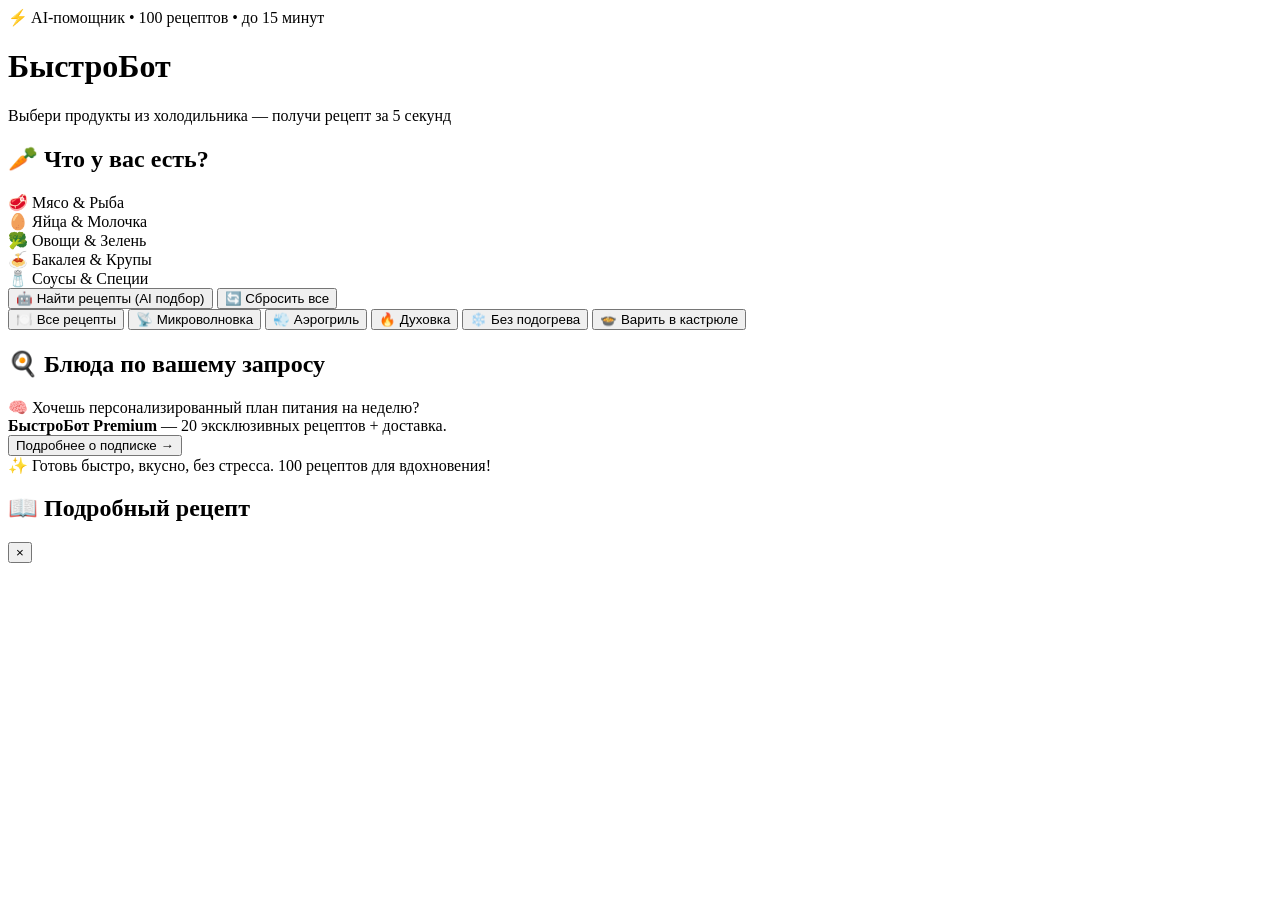
==== index.html @ 7a00fa62 "Rename ai.html to index.html" ====
<!DOCTYPE html>
<html lang="ru">
<head>
    <meta charset="UTF-8">
    <meta name="viewport" content="width=device-width, initial-scale=1.0, user-scalable=yes">
    <title>БыстроБот — 100 рецептов | AI помощник</title>
    <link rel="stylesheet" href="style.css">
</head>
<body>
    <div class="container">
        <div class="header">
            <div class="badge">⚡ AI-помощник • 100 рецептов • до 15 минут</div>
            <h1>БыстроБот</h1>
            <div class="subhead">Выбери продукты из холодильника — получи рецепт за 5 секунд</div>
            <div class="stats" id="stats"></div>
        </div>
        <div class="grid">
            <div class="filters-panel">
                <h2>🥕 Что у вас есть?</h2>
                <div class="ingredient-group">
                    <label>🥩 Мясо & Рыба</label>
                    <div class="checkbox-grid" id="group-protein"></div>
                </div>
                <div class="ingredient-group">
                    <label>🥚 Яйца & Молочка</label>
                    <div class="checkbox-grid" id="group-dairy"></div>
                </div>
                <div class="ingredient-group">
                    <label>🥦 Овощи & Зелень</label>
                    <div class="checkbox-grid" id="group-veggies"></div>
                </div>
                <div class="ingredient-group">
                    <label>🍝 Бакалея & Крупы</label>
                    <div class="checkbox-grid" id="group-pantry"></div>
                </div>
                <div class="ingredient-group">
                    <label>🧂 Соусы & Специи</label>
                    <div class="checkbox-grid" id="group-sauces"></div>
                </div>
                <button class="btn-ai" id="findRecipeBtn">🤖 Найти рецепты (AI подбор)</button>
                <button class="btn-ai btn-reset" id="resetBtn">🔄 Сбросить все</button>
            </div>
            <div class="recipes-panel">
                <div class="section-tabs" id="sectionTabs">
                    <button class="tab-btn active" data-method="all">🍽️ Все рецепты</button>
                    <button class="tab-btn" data-method="microwave">📡 Микроволновка</button>
                    <button class="tab-btn" data-method="airfryer">💨 Аэрогриль</button>
                    <button class="tab-btn" data-method="oven">🔥 Духовка</button>
                    <button class="tab-btn" data-method="cold">❄️ Без подогрева</button>
                    <button class="tab-btn" data-method="boil">🍲 Варить в кастрюле</button>
                </div>
                <h2>🍳 Блюда по вашему запросу <span id="recipeCount" style="font-size:1rem;"></span></h2>
                <div id="recipesList"></div>
                <div class="premium-banner">
                    🧠 Хочешь персонализированный план питания на неделю?
                    <br><strong>БыстроБот Premium</strong> — 20 эксклюзивных рецептов + доставка.
                    <br><button id="premiumBtn">Подробнее о подписке →</button>
                </div>
            </div>
        </div>
        <footer>✨ Готовь быстро, вкусно, без стресса. 100 рецептов для вдохновения!</footer>
    </div>
    <div id="recipeModal" class="modal">
        <div class="modal-content">
            <div class="modal-header">
                <h2 id="modalTitle">📖 Подробный рецепт</h2>
                <button class="close-modal" id="closeModalBtn">&times;</button>
            </div>
            <div class="modal-body" id="modalBody"></div>
        </div>
    </div>
    <script src="script.js"></script>
</body>
</html>
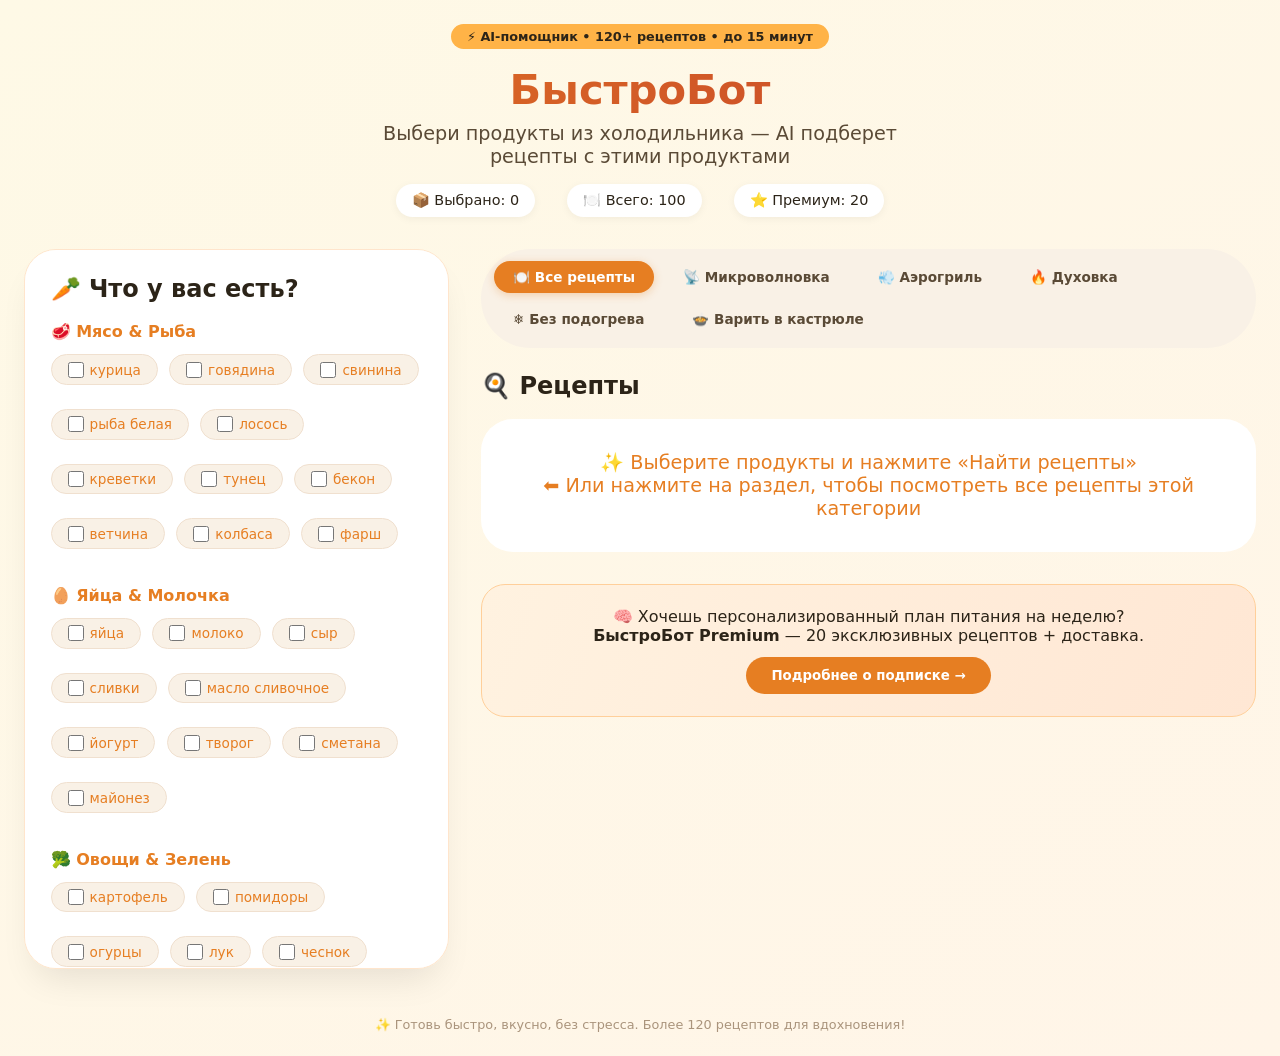
==== commit d9bccb06: "Update index.html" ====
--- a/index.html
+++ b/index.html
@@ -3,15 +3,15 @@
 <head>
     <meta charset="UTF-8">
     <meta name="viewport" content="width=device-width, initial-scale=1.0, user-scalable=yes">
-    <title>БыстроБот — 100 рецептов | AI помощник</title>
+    <title>БыстроБот — 100+ рецептов | AI помощник</title>
     <link rel="stylesheet" href="style.css">
 </head>
 <body>
     <div class="container">
         <div class="header">
-            <div class="badge">⚡ AI-помощник • 100 рецептов • до 15 минут</div>
+            <div class="badge">⚡ AI-помощник • 120+ рецептов • до 15 минут</div>
             <h1>БыстроБот</h1>
-            <div class="subhead">Выбери продукты из холодильника — получи рецепт за 5 секунд</div>
+            <div class="subhead">Выбери продукты из холодильника — AI подберет рецепты с этими продуктами</div>
             <div class="stats" id="stats"></div>
         </div>
         <div class="grid">
@@ -49,7 +49,7 @@
                     <button class="tab-btn" data-method="cold">❄️ Без подогрева</button>
                     <button class="tab-btn" data-method="boil">🍲 Варить в кастрюле</button>
                 </div>
-                <h2>🍳 Блюда по вашему запросу <span id="recipeCount" style="font-size:1rem;"></span></h2>
+                <h2>🍳 Рецепты <span id="recipeCount" style="font-size:1rem;"></span></h2>
                 <div id="recipesList"></div>
                 <div class="premium-banner">
                     🧠 Хочешь персонализированный план питания на неделю?
@@ -58,7 +58,7 @@
                 </div>
             </div>
         </div>
-        <footer>✨ Готовь быстро, вкусно, без стресса. 100 рецептов для вдохновения!</footer>
+        <footer>✨ Готовь быстро, вкусно, без стресса. Более 120 рецептов для вдохновения!</footer>
     </div>
     <div id="recipeModal" class="modal">
         <div class="modal-content">
--- a/style.css
+++ b/style.css
@@ -0,0 +1,484 @@
+* {
+    margin: 0;
+    padding: 0;
+    box-sizing: border-box;
+    font-family: system-ui, -apple-system, 'Segoe UI', Roboto, 'Helvetica Neue', sans-serif;
+}
+
+body {
+    background: linear-gradient(145deg, #fef9e6 0%, #fff5e8 100%);
+    color: #2c2418;
+    padding: 1.5rem;
+    min-height: 100vh;
+}
+
+.container {
+    max-width: 1400px;
+    margin: 0 auto;
+}
+
+.header {
+    text-align: center;
+    margin-bottom: 2rem;
+}
+
+.badge {
+    background: #ffb347;
+    display: inline-block;
+    padding: 0.3rem 1rem;
+    border-radius: 40px;
+    font-size: 0.8rem;
+    font-weight: 600;
+    color: #2c2418;
+    margin-bottom: 1rem;
+}
+
+h1 {
+    font-size: 2.6rem;
+    font-weight: 800;
+    background: linear-gradient(135deg, #e67e22, #c0392b);
+    background-clip: text;
+    -webkit-background-clip: text;
+    color: transparent;
+    margin-bottom: 0.5rem;
+}
+
+.subhead {
+    font-size: 1.2rem;
+    color: #5a4a36;
+    max-width: 600px;
+    margin: 0 auto;
+}
+
+.stats {
+    display: flex;
+    justify-content: center;
+    gap: 2rem;
+    margin-top: 1rem;
+    flex-wrap: wrap;
+}
+
+.stat-card {
+    background: white;
+    padding: 0.5rem 1rem;
+    border-radius: 40px;
+    font-size: 0.9rem;
+    box-shadow: 0 2px 8px rgba(0, 0, 0, 0.05);
+}
+
+.grid {
+    display: flex;
+    flex-wrap: wrap;
+    gap: 2rem;
+    margin: 2rem 0;
+}
+
+.filters-panel {
+    flex: 1.2;
+    min-width: 280px;
+    background: white;
+    border-radius: 2rem;
+    padding: 1.6rem;
+    box-shadow: 0 20px 35px -12px rgba(0, 0, 0, 0.1);
+    height: fit-content;
+    border: 1px solid #ffe5cc;
+    max-height: 80vh;
+    overflow-y: auto;
+}
+
+.filters-panel::-webkit-scrollbar {
+    width: 8px;
+}
+
+.filters-panel::-webkit-scrollbar-track {
+    background: #f9f1e6;
+    border-radius: 10px;
+}
+
+.filters-panel::-webkit-scrollbar-thumb {
+    background: #e67e22;
+    border-radius: 10px;
+}
+
+.recipes-panel {
+    flex: 2.5;
+    min-width: 280px;
+}
+
+h2 {
+    font-size: 1.5rem;
+    margin-bottom: 1.2rem;
+    font-weight: 600;
+    display: flex;
+    align-items: center;
+    gap: 8px;
+}
+
+.section-tabs {
+    display: flex;
+    flex-wrap: wrap;
+    gap: 0.6rem;
+    margin-bottom: 1.5rem;
+    background: #f9f1e6;
+    padding: 0.8rem;
+    border-radius: 60px;
+}
+
+.tab-btn {
+    background: transparent;
+    border: none;
+    padding: 0.5rem 1.2rem;
+    border-radius: 40px;
+    font-weight: 600;
+    font-size: 0.85rem;
+    cursor: pointer;
+    transition: 0.2s;
+    color: #5a4a36;
+}
+
+.tab-btn.active {
+    background: #e67e22;
+    color: white;
+    box-shadow: 0 2px 8px rgba(230, 126, 34, 0.3);
+}
+
+.tab-btn:hover:not(.active) {
+    background: #ffe0bc;
+}
+
+.ingredient-group {
+    margin-bottom: 1.5rem;
+}
+
+.ingredient-group label {
+    font-weight: 600;
+    display: block;
+    margin-bottom: 0.8rem;
+    font-size: 1rem;
+    color: #e67e22;
+}
+
+.checkbox-grid {
+    display: flex;
+    flex-wrap: wrap;
+    gap: 0.7rem;
+}
+
+.checkbox-grid label {
+    background: #f9f1e6;
+    padding: 0.4rem 1rem;
+    border-radius: 40px;
+    font-weight: normal;
+    font-size: 0.85rem;
+    cursor: pointer;
+    transition: all 0.2s;
+    border: 1px solid #f0e0cf;
+    display: flex;
+    align-items: center;
+    gap: 6px;
+}
+
+.checkbox-grid input {
+    width: 16px;
+    height: 16px;
+    accent-color: #e67e22;
+    cursor: pointer;
+}
+
+.checkbox-grid label:has(input:checked) {
+    background: #e67e22;
+    color: white;
+    border-color: #e67e22;
+}
+
+.btn-ai {
+    background: #2c3e2b;
+    color: white;
+    border: none;
+    padding: 0.9rem 1.5rem;
+    font-size: 1rem;
+    font-weight: 600;
+    border-radius: 60px;
+    cursor: pointer;
+    width: 100%;
+    margin-top: 1rem;
+    transition: 0.2s;
+    box-shadow: 0 6px 14px rgba(0, 0, 0, 0.1);
+    display: flex;
+    align-items: center;
+    justify-content: center;
+    gap: 8px;
+}
+
+.btn-ai:hover {
+    background: #1f2e1e;
+    transform: scale(0.98);
+}
+
+.btn-reset {
+    background: #95a5a6;
+    margin-top: 0.5rem;
+}
+
+.btn-reset:hover {
+    background: #7f8c8d;
+}
+
+.recipe-card {
+    background: white;
+    border-radius: 1.8rem;
+    padding: 1.5rem;
+    margin-bottom: 1.5rem;
+    box-shadow: 0 12px 24px -12px rgba(0, 0, 0, 0.08);
+    transition: all 0.2s;
+    border: 1px solid #ffe0bc;
+}
+
+.recipe-card:hover {
+    transform: translateY(-2px);
+    box-shadow: 0 20px 30px -12px rgba(0, 0, 0, 0.15);
+}
+
+.recipe-card h3 {
+    font-size: 1.4rem;
+    font-weight: 700;
+    margin-bottom: 0.5rem;
+    display: flex;
+    flex-wrap: wrap;
+    align-items: center;
+    gap: 8px;
+}
+
+.meta {
+    display: flex;
+    gap: 1rem;
+    flex-wrap: wrap;
+    margin: 0.8rem 0;
+    font-size: 0.85rem;
+    color: #7f6b55;
+}
+
+.meta span {
+    background: #f9f0e4;
+    padding: 0.2rem 0.8rem;
+    border-radius: 30px;
+}
+
+.premium-tag {
+    background: #ffd966;
+    color: #3b2a1f;
+    font-size: 0.7rem;
+    font-weight: bold;
+    padding: 0.2rem 0.7rem;
+    border-radius: 30px;
+}
+
+.method-tag {
+    background: #d4e6f1;
+    color: #2c3e50;
+    font-size: 0.7rem;
+    padding: 0.2rem 0.7rem;
+    border-radius: 30px;
+}
+
+.match-score {
+    background: #e8f5e9;
+    color: #2e7d32;
+    font-size: 0.7rem;
+    padding: 0.2rem 0.6rem;
+    border-radius: 30px;
+}
+
+.steps-list {
+    margin: 1rem 0 0.5rem 0;
+    line-height: 1.5;
+    color: #3e3324;
+}
+
+.btn-detail {
+    background: #e67e22;
+    color: white;
+    border: none;
+    padding: 0.5rem 1.2rem;
+    border-radius: 40px;
+    font-size: 0.85rem;
+    cursor: pointer;
+    margin-top: 0.8rem;
+    transition: 0.2s;
+}
+
+.btn-detail:hover {
+    background: #d35400;
+}
+
+hr {
+    margin: 1rem 0;
+    border: none;
+    border-top: 1px solid #f3e1cd;
+}
+
+.premium-banner {
+    background: linear-gradient(110deg, #fff2e0, #ffe7d4);
+    border-radius: 1.5rem;
+    padding: 1.4rem;
+    text-align: center;
+    margin-top: 2rem;
+    border: 1px solid #ffcf9a;
+}
+
+.premium-banner button {
+    background: #e67e22;
+    border: none;
+    padding: 0.7rem 1.6rem;
+    border-radius: 60px;
+    font-weight: bold;
+    color: white;
+    margin-top: 0.7rem;
+    cursor: pointer;
+}
+
+.premium-banner button:hover {
+    background: #d35400;
+}
+
+footer {
+    text-align: center;
+    margin-top: 3rem;
+    color: #aa947c;
+    font-size: 0.8rem;
+}
+
+.loading {
+    text-align: center;
+    padding: 2rem;
+    font-size: 1.2rem;
+    color: #e67e22;
+    background: white;
+    border-radius: 2rem;
+}
+
+.modal {
+    display: none;
+    position: fixed;
+    z-index: 1000;
+    left: 0;
+    top: 0;
+    width: 100%;
+    height: 100%;
+    background-color: rgba(0, 0, 0, 0.6);
+    backdrop-filter: blur(4px);
+}
+
+.modal-content {
+    background: white;
+    margin: 5% auto;
+    padding: 0;
+    border-radius: 2rem;
+    width: 90%;
+    max-width: 700px;
+    max-height: 85vh;
+    overflow-y: auto;
+    box-shadow: 0 25px 50px -12px rgba(0, 0, 0, 0.25);
+    animation: fadeInUp 0.3s ease-out;
+}
+
+.modal-header {
+    background: linear-gradient(135deg, #e67e22, #c0392b);
+    padding: 1.5rem;
+    border-radius: 2rem 2rem 0 0;
+    color: white;
+    display: flex;
+    justify-content: space-between;
+    align-items: center;
+    position: sticky;
+    top: 0;
+}
+
+.modal-header h2 {
+    margin: 0;
+    color: white;
+}
+
+.close-modal {
+    background: rgba(255, 255, 255, 0.2);
+    border: none;
+    font-size: 1.8rem;
+    cursor: pointer;
+    color: white;
+    width: 40px;
+    height: 40px;
+    border-radius: 50%;
+    display: flex;
+    align-items: center;
+    justify-content: center;
+    transition: 0.2s;
+}
+
+.close-modal:hover {
+    background: rgba(255, 255, 255, 0.4);
+}
+
+.modal-body {
+    padding: 1.8rem;
+}
+
+.modal-step {
+    margin-bottom: 1rem;
+    padding: 0.8rem;
+    background: #fef9e6;
+    border-radius: 1rem;
+    display: flex;
+    gap: 1rem;
+    align-items: flex-start;
+}
+
+.step-number {
+    background: #e67e22;
+    color: white;
+    width: 30px;
+    height: 30px;
+    border-radius: 50%;
+    display: flex;
+    align-items: center;
+    justify-content: center;
+    font-weight: bold;
+    flex-shrink: 0;
+}
+
+@keyframes fadeInUp {
+    from {
+        opacity: 0;
+        transform: translateY(20px);
+    }
+    to {
+        opacity: 1;
+        transform: translateY(0);
+    }
+}
+
+.empty-state {
+    background: #fff0e0;
+    border-radius: 2rem;
+    padding: 2rem;
+    text-align: center;
+}
+
+@media (max-width: 720px) {
+    body {
+        padding: 1rem;
+    }
+    h1 {
+        font-size: 2rem;
+    }
+    .filters-panel {
+        max-height: none;
+    }
+    .modal-content {
+        margin: 10% auto;
+        width: 95%;
+    }
+    .section-tabs {
+        overflow-x: auto;
+        flex-wrap: nowrap;
+    }
+}
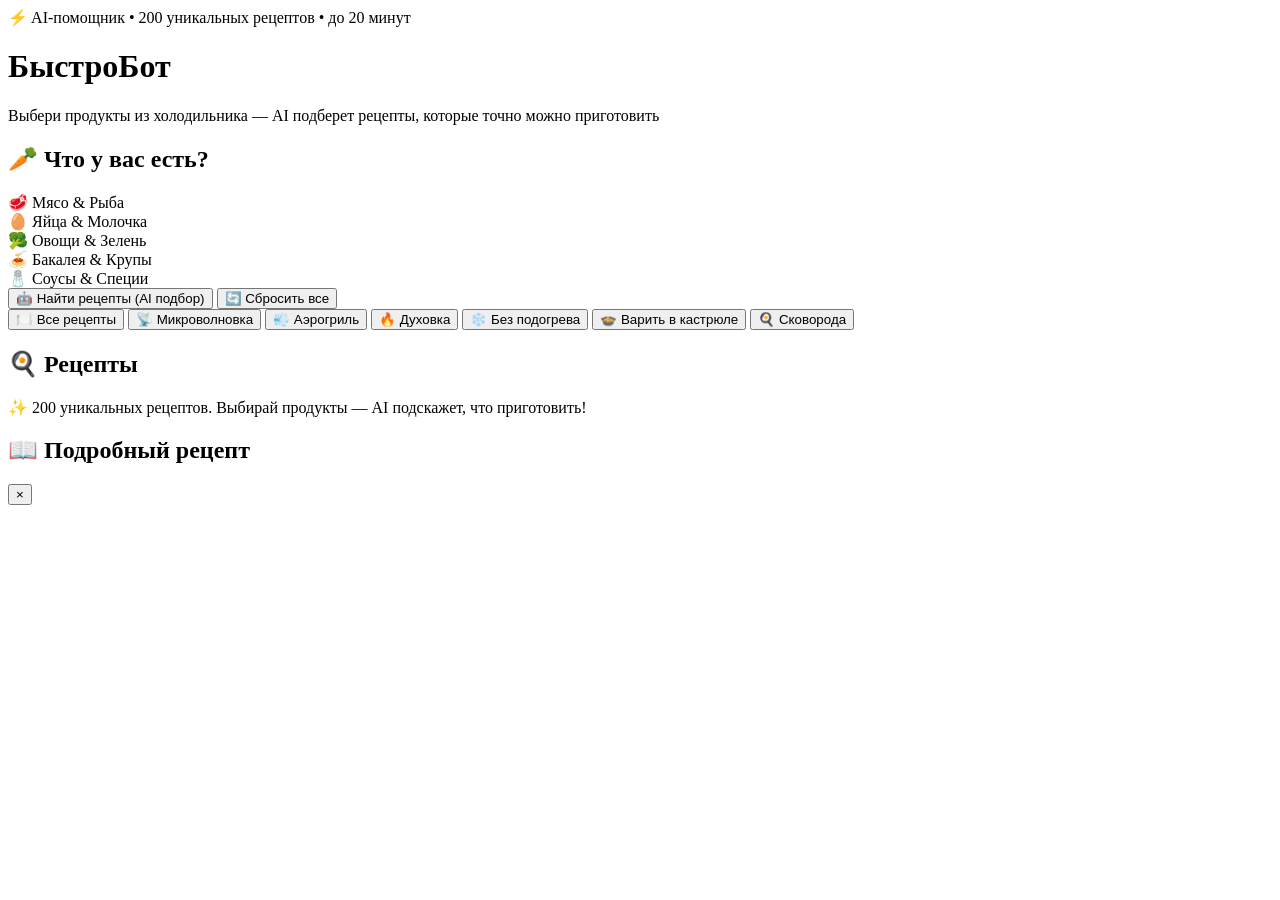
==== commit 4e490bbd: "Update index.html" ====
--- a/index.html
+++ b/index.html
@@ -3,72 +3,256 @@
 <head>
     <meta charset="UTF-8">
     <meta name="viewport" content="width=device-width, initial-scale=1.0, user-scalable=yes">
-    <title>БыстроБот — 100+ рецептов | AI помощник</title>
-    <link rel="stylesheet" href="style.css">
+    <title>БыстроБот — 200 уникальных рецептов | AI помощник</title>
+    <link rel="stylesheet" href="styles.css">
 </head>
 <body>
     <div class="container">
         <div class="header">
-            <div class="badge">⚡ AI-помощник • 120+ рецептов • до 15 минут</div>
+            <div class="badge">⚡ AI-помощник • 200 уникальных рецептов • до 20 минут</div>
             <h1>БыстроБот</h1>
-            <div class="subhead">Выбери продукты из холодильника — AI подберет рецепты с этими продуктами</div>
+            <div class="subhead">Выбери продукты из холодильника — AI подберет рецепты, которые точно можно приготовить</div>
             <div class="stats" id="stats"></div>
         </div>
         <div class="grid">
             <div class="filters-panel">
-                <h2>🥕 Что у вас есть?</h2>
-                <div class="ingredient-group">
-                    <label>🥩 Мясо & Рыба</label>
+                <h2>🥕  Что у вас есть?</h2>
+                <div class="ingredient-group">
+                    <label>🥩  Мясо & Рыба</label>
                     <div class="checkbox-grid" id="group-protein"></div>
                 </div>
                 <div class="ingredient-group">
-                    <label>🥚 Яйца & Молочка</label>
+                    <label>🥚  Яйца & Молочка</label>
                     <div class="checkbox-grid" id="group-dairy"></div>
                 </div>
                 <div class="ingredient-group">
-                    <label>🥦 Овощи & Зелень</label>
+                    <label>🥦  Овощи & Зелень</label>
                     <div class="checkbox-grid" id="group-veggies"></div>
                 </div>
                 <div class="ingredient-group">
-                    <label>🍝 Бакалея & Крупы</label>
+                    <label>🍝  Бакалея & Крупы</label>
                     <div class="checkbox-grid" id="group-pantry"></div>
                 </div>
                 <div class="ingredient-group">
-                    <label>🧂 Соусы & Специи</label>
+                    <label>🧂  Соусы & Специи</label>
                     <div class="checkbox-grid" id="group-sauces"></div>
                 </div>
-                <button class="btn-ai" id="findRecipeBtn">🤖 Найти рецепты (AI подбор)</button>
-                <button class="btn-ai btn-reset" id="resetBtn">🔄 Сбросить все</button>
+                <button class="btn-ai" id="findRecipeBtn">🤖  Найти рецепты (AI подбор)</button>
+                <button class="btn-ai btn-reset" id="resetBtn">🔄  Сбросить все</button>
             </div>
             <div class="recipes-panel">
                 <div class="section-tabs" id="sectionTabs">
-                    <button class="tab-btn active" data-method="all">🍽️ Все рецепты</button>
-                    <button class="tab-btn" data-method="microwave">📡 Микроволновка</button>
-                    <button class="tab-btn" data-method="airfryer">💨 Аэрогриль</button>
-                    <button class="tab-btn" data-method="oven">🔥 Духовка</button>
-                    <button class="tab-btn" data-method="cold">❄️ Без подогрева</button>
-                    <button class="tab-btn" data-method="boil">🍲 Варить в кастрюле</button>
-                </div>
-                <h2>🍳 Рецепты <span id="recipeCount" style="font-size:1rem;"></span></h2>
+                    <button class="tab-btn active" data-method="all">🍽️  Все рецепты</button>
+                    <button class="tab-btn" data-method="microwave">📡  Микроволновка</button>
+                    <button class="tab-btn" data-method="airfryer">💨  Аэрогриль</button>
+                    <button class="tab-btn" data-method="oven">🔥  Духовка</button>
+                    <button class="tab-btn" data-method="cold">❄️  Без подогрева</button>
+                    <button class="tab-btn" data-method="boil">🍲  Варить в кастрюле</button>
+                    <button class="tab-btn" data-method="pan">🍳  Сковорода</button>
+                </div>
+                <h2>🍳  Рецепты <span id="recipeCount" style="font-size:1rem;"></span></h2>
                 <div id="recipesList"></div>
-                <div class="premium-banner">
-                    🧠 Хочешь персонализированный план питания на неделю?
-                    <br><strong>БыстроБот Premium</strong> — 20 эксклюзивных рецептов + доставка.
-                    <br><button id="premiumBtn">Подробнее о подписке →</button>
-                </div>
             </div>
         </div>
-        <footer>✨ Готовь быстро, вкусно, без стресса. Более 120 рецептов для вдохновения!</footer>
+        <footer>✨ 200 уникальных рецептов. Выбирай продукты — AI подскажет, что приготовить!</footer>
     </div>
     <div id="recipeModal" class="modal">
         <div class="modal-content">
             <div class="modal-header">
-                <h2 id="modalTitle">📖 Подробный рецепт</h2>
+                <h2 id="modalTitle">📖  Подробный рецепт</h2>
                 <button class="close-modal" id="closeModalBtn">&times;</button>
             </div>
             <div class="modal-body" id="modalBody"></div>
         </div>
     </div>
-    <script src="script.js"></script>
+    <script src="data.js"></script>
+    <script>
+        // ========== ОСНОВНАЯ ЛОГИКА ==========
+        const methodNames = { 
+            pan: "🍳  Сковорода", microwave: "📡  Микроволновка", airfryer: "💨  Аэрогриль", 
+            oven: "🔥  Духовка", cold: "❄️  Без подогрева", boil: "🍲  Варить в кастрюле"
+        };
+        let currentMethodFilter = "all";
+        let currentRecipes = [];
+
+        function getSelectedIngredients() { 
+            return Array.from(document.querySelectorAll('input[name="ingredient"]:checked')).map(cb => cb.value); 
+        }
+        function getMethodLabel(m) { return methodNames[m] || "🍳  Плита"; }
+
+        function findRecipesBySelectedProducts(selected) {
+            if (!selected.length) return [];
+            const lowerSelected = selected.map(s => s.toLowerCase());
+            const matched = RECIPES.filter(recipe => {
+                const recipeIngs = recipe.ingredients.map(i => i.toLowerCase());
+                return recipeIngs.some(ing => lowerSelected.includes(ing));
+            });
+            const scored = matched.map(recipe => {
+                const recipeIngs = recipe.ingredients.map(i => i.toLowerCase());
+                const matchCount = lowerSelected.filter(ing => recipeIngs.includes(ing)).length;
+                const score = matchCount / recipe.ingredients.length;
+                return { recipe, score };
+            });
+            scored.sort((a, b) => b.score - a.score);
+            const results = scored.map(item => ({ ...item.recipe, matchScore: Math.round(item.score * 100) }));
+            return results.slice(0, 40);
+        }
+
+        function getAllRecipesByMethod(method) {
+            if (method === "all") return RECIPES.slice(0, 50);
+            return RECIPES.filter(r => r.method === method).slice(0, 50);
+        }
+
+        function renderRecipes(recipes) {
+            currentRecipes = recipes;
+            const container = document.getElementById("recipesList");
+            const countSpan = document.getElementById("recipeCount");
+            countSpan.textContent = recipes.length ? `(${recipes.length} рецептов)` : `(нет)`;
+            if (!recipes.length) {
+                container.innerHTML = `<div class="empty-state">🤷  Нет рецептов с выбранными продуктами.<br><br>💡  Попробуйте выбрать другие продукты.</div>`;
+                return;
+            }
+            let html = "";
+            for (let rec of recipes) {
+                const matchInfo = rec.matchScore ? `<span class="match-score">совпадение ${rec.matchScore}%</span>` : '';
+                html += `<div class="recipe-card">
+                    <h3>${rec.name} ${matchInfo} <span class="method-tag">${getMethodLabel(rec.method)}</span></h3>
+                    <div class="meta"><span>⏱️  ${rec.time}</span></div>
+                    <div><strong>🥗  Ингредиенты:</strong> ${rec.ingredients.join(", ")}</div>
+                    <div class="steps-list"><strong>📋 Кратко:</strong> ${rec.steps.substring(0, 80)}...</div>
+                    <button class="btn-detail" data-id="${rec.id}">📖  Подробнее</button>
+                    <hr><div style="font-size:0.8rem; color:#b97f44;">✨ AI подобрал рецепт по вашим продуктам</div>
+                </div>`;
+            }
+            container.innerHTML = html;
+            attachDetailEvents();
+        }
+
+        function showSectionRecipes(method) {
+            const sectionRecipes = getAllRecipesByMethod(method);
+            currentRecipes = sectionRecipes;
+            const container = document.getElementById("recipesList");
+            const countSpan = document.getElementById("recipeCount");
+            countSpan.textContent = sectionRecipes.length ? `(${sectionRecipes.length} рецептов)` : `(нет рецептов)`;
+            if (!sectionRecipes.length) {
+                container.innerHTML = `<div class="empty-state">🤷  В разделе "${getMethodLabel(method)}" пока нет рецептов.</div>`;
+                return;
+            }
+            let html = "";
+            for (let rec of sectionRecipes) {
+                html += `<div class="recipe-card">
+                    <h3>${rec.name} <span class="method-tag">${getMethodLabel(rec.method)}</span></h3>
+                    <div class="meta"><span>⏱️  ${rec.time}</span></div>
+                    <div><strong>🥗  Ингредиенты:</strong> ${rec.ingredients.join(", ")}</div>
+                    <div class="steps-list"><strong>📋 Кратко:</strong> ${rec.steps.substring(0, 80)}...</div>
+                    <button class="btn-detail" data-id="${rec.id}">📖  Подробнее</button>
+                    <hr><div style="font-size:0.8rem; color:#b97f44;">✨ Рецепт из раздела ${getMethodLabel(rec.method)}</div>
+                </div>`;
+            }
+            container.innerHTML = html;
+            attachDetailEvents();
+        }
+
+        function attachDetailEvents() {
+            document.querySelectorAll('.btn-detail').forEach(btn => {
+                btn.addEventListener('click', (e) => { 
+                    const id = parseInt(btn.dataset.id); 
+                    const recipe = RECIPES.find(r => r.id === id); 
+                    if (recipe) openModal(recipe); 
+                });
+            });
+        }
+
+        function openModal(recipe) {
+            const modal = document.getElementById("recipeModal");
+            document.getElementById("modalTitle").innerHTML = `📖  ${recipe.name}`;
+            let stepsHtml = `<p><strong>⏱️  ${recipe.time}</strong> | ${getMethodLabel(recipe.method)}</p><h3>📝  Приготовление:</h3>`;
+            const stepsArr = recipe.detailedSteps || recipe.steps.split('\n').filter(s => s.trim());
+            stepsArr.forEach((step, idx) => { if(step.trim()) stepsHtml += `<div class="modal-step"><div class="step-number">${idx+1}</div><div>${step}</div></div>`; });
+            stepsHtml += `<h3>🥗  Ингредиенты:</h3><ul>${recipe.ingredients.map(ing => `<li>${ing}</li>`).join('')}</ul>`;
+            document.getElementById("modalBody").innerHTML = stepsHtml;
+            modal.style.display = "block"; document.body.style.overflow = "hidden";
+        }
+
+        function closeModal() { 
+            document.getElementById("recipeModal").style.display = "none"; 
+            document.body.style.overflow = "auto"; 
+        }
+
+        function updateStats() { 
+            const s = getSelectedIngredients(); 
+            document.getElementById("stats").innerHTML = `<div class="stat-card">📦 Выбрано: ${s.length}</div><div class="stat-card">🍽️  Всего рецептов: ${RECIPES.length}</div>`; 
+        }
+
+        async function handleAISearch() {
+            const selected = getSelectedIngredients();
+            if (!selected.length) { 
+                document.getElementById("recipesList").innerHTML = '<div class="loading">🤷  Выберите хотя бы один продукт!</div>'; 
+                return; 
+            }
+            document.getElementById("recipesList").innerHTML = '<div class="loading">🤖  AI анализирует ваши продукты и подбирает рецепты...</div>';
+            await new Promise(r => setTimeout(r, 400));
+            const matched = findRecipesBySelectedProducts(selected);
+            renderRecipes(matched);
+            updateStats();
+        }
+
+        function resetFilters() { 
+            document.querySelectorAll('input[name="ingredient"]').forEach(cb => cb.checked = false); 
+            updateStats(); 
+            document.getElementById("recipesList").innerHTML = '<div class="loading">✨ Выберите продукты и нажмите «Найти рецепты»<br>⬅️  Или выберите раздел для просмотра всех рецептов</div>'; 
+            document.getElementById("recipeCount").textContent = ''; 
+            currentMethodFilter = "all"; 
+            document.querySelectorAll('.tab-btn').forEach(btn => btn.classList.remove('active')); 
+            document.querySelector('.tab-btn[data-method="all"]').classList.add('active');
+            currentRecipes = [];
+        }
+
+        function buildCheckboxes() {
+            const groups = { 
+                "group-protein": proteinGroup, 
+                "group-dairy": dairyGroup, 
+                "group-veggies": veggiesGroup, 
+                "group-pantry": pantryGroup, 
+                "group-sauces": saucesGroup 
+            };
+            for (const [groupId, items] of Object.entries(groups)) {
+                const div = document.getElementById(groupId);
+                if (div) items.forEach(ing => {
+                    const label = document.createElement("label");
+                    const cb = document.createElement("input");
+                    cb.type = "checkbox"; cb.value = ing; cb.name = "ingredient";
+                    label.appendChild(cb); label.appendChild(document.createTextNode(" " + ing));
+                    div.appendChild(label);
+                });
+            }
+        }
+
+        function init() {
+            buildCheckboxes(); 
+            updateStats(); 
+            document.getElementById("recipesList").innerHTML = '<div class="loading">✨ Выберите продукты и нажмите «Найти рецепты»<br>➡️  Или выберите раздел, чтобы посмотреть все рецепты категории</div>';
+            document.getElementById("findRecipeBtn").addEventListener("click", handleAISearch);
+            document.getElementById("resetBtn").addEventListener("click", resetFilters);
+            document.querySelectorAll('.tab-btn').forEach(btn => {
+                btn.addEventListener('click', () => {
+                    document.querySelectorAll('.tab-btn').forEach(b => b.classList.remove('active'));
+                    btn.classList.add('active');
+                    const method = btn.dataset.method;
+                    currentMethodFilter = method;
+                    showSectionRecipes(method);
+                });
+            });
+            const modal = document.getElementById("recipeModal");
+            document.getElementById("closeModalBtn").addEventListener("click", closeModal);
+            modal.addEventListener("click", (e) => { if(e.target === modal) closeModal(); });
+            document.addEventListener("keydown", (e) => { if(e.key === "Escape" && modal.style.display === "block") closeModal(); });
+        }
+
+        window.addEventListener('DOMContentLoaded', () => {
+            if (typeof RECIPES !== 'undefined') init();
+            else console.error('Массив RECIPES не загружен. Проверьте data.js');
+        });
+    </script>
 </body>
 </html>
